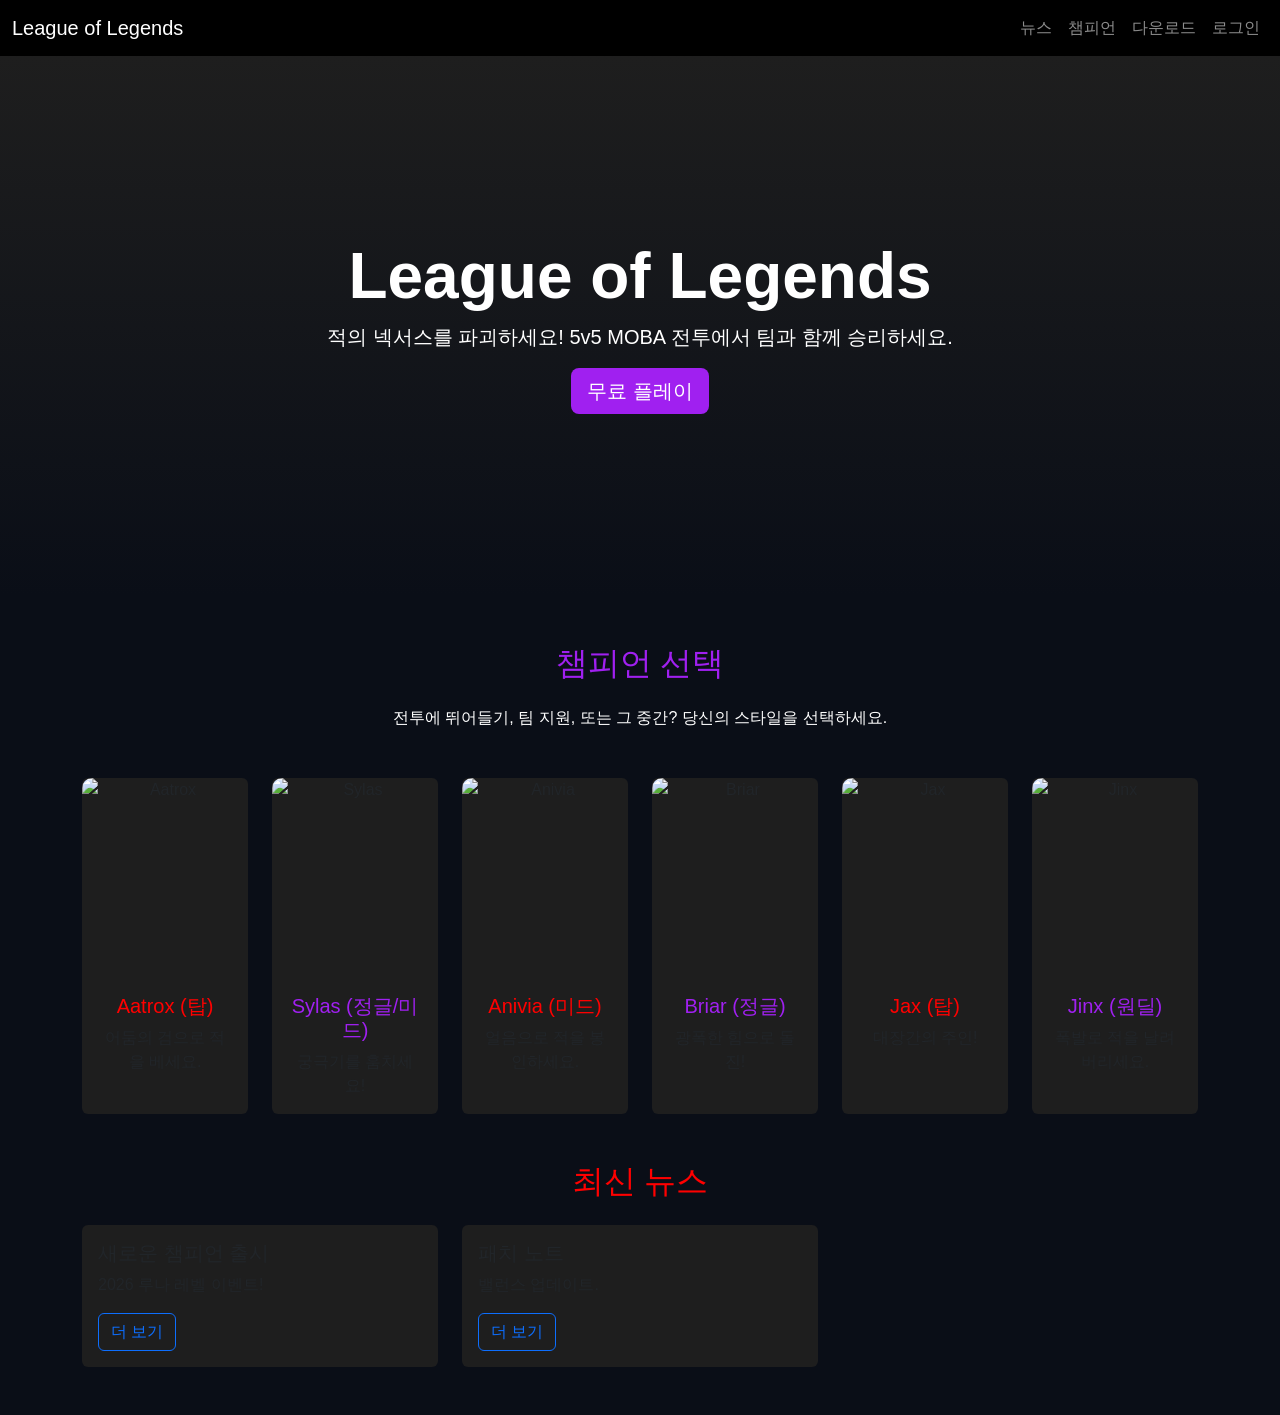
==== src/main/resources/META-INF/resources/index.html @ a9e2596f "2주차 실습 완료" ====
<!DOCTYPE html>
<html lang="ko">
<head>
    <meta charset="UTF-8">
    <meta name="viewport" content="width=device-width, initial-scale=1.0">
    <title>League of Legends - 메인 페이지</title>
    <!-- Bootstrap 5 CDN -->
    <link href="https://cdn.jsdelivr.net/npm/bootstrap@5.3.0/dist/css/bootstrap.min.css" rel="stylesheet">
    <script src="https://cdn.jsdelivr.net/npm/bootstrap@5.3.0/dist/js/bootstrap.bundle.min.js"></script>
    <!-- 커스텀 스타일 (LOL 테마 + 챔피언 호버 효과) -->
    <style>
        body { background-color: #0a0e17; color: #fff; font-family: 'Arial', sans-serif; }
        .navbar { background-color: #000; }
        .hero { background: linear-gradient(to bottom, #1e1e1e, #0a0e17); min-height: 60vh; }
        .accent-purple { color: #a020f0; }
        .accent-red { color: #ff0000; }
        .card { background-color: #1e1e1e; border: none; transition: transform 0.3s, box-shadow 0.3s; }
        .card:hover { transform: scale(1.05); box-shadow: 0 10px 20px rgba(160, 32, 240, 0.5); }
        .card-img-top { height: 200px; object-fit: cover; border-radius: 10px 10px 0 0; }
        .btn-primary { background-color: #a020f0; border: none; }
        .btn-primary:hover { background-color: #800080; }
    </style>
</head>
<body>

    <!-- 헤더 (Navbar) -->
    <nav class="navbar navbar-expand-lg navbar-dark">
        <div class="container-fluid">
            <a class="navbar-brand" href="#">League of Legends</a>
            <button class="navbar-toggler" type="button" data-bs-toggle="collapse" data-bs-target="#navbarNav" aria-controls="navbarNav" aria-expanded="false" aria-label="Toggle navigation">
                <span class="navbar-toggler-icon"></span>
            </button>
            <div class="collapse navbar-collapse" id="navbarNav">
                <ul class="navbar-nav ms-auto">
                    <li class="nav-item"><a class="nav-link" href="#">뉴스</a></li>
                    <li class="nav-item"><a class="nav-link" href="#">챔피언</a></li>
                    <li class="nav-item"><a class="nav-link" href="#">다운로드</a></li>
                    <li class="nav-item"><a class="nav-link" href="#">로그인</a></li>
                </ul>
            </div>
        </div>
    </nav>

    <!-- 히어로 배너 (Hero Banner) -->
    <section class="hero d-flex align-items-center justify-content-center text-center py-5">
        <div class="container">
            <h1 class="display-3 fw-bold">League of Legends</h1>
            <p class="lead">적의 넥서스를 파괴하세요! 5v5 MOBA 전투에서 팀과 함께 승리하세요.</p>
            <a href="#" class="btn btn-primary btn-lg">무료 플레이</a>
        </div>
    </section>

<!-- 챔피언 선택 섹션 (작은 썸네일 PNG로 업데이트!) -->
    <section class="container my-5">
        <h2 class="text-center mb-4 accent-purple">챔피언 선택</h2>
        <p class="text-center mb-5">전투에 뛰어들기, 팀 지원, 또는 그 중간? 당신의 스타일을 선택하세요.</p>
        <div class="row g-4">
            <!-- Aatrox -->
            <div class="col-md-6 col-lg-4 col-xl-2">
                <div class="card text-center h-100">
                    <img src="https://ddragon.leagueoflegends.com/cdn/15.24.1/img/champion/Aatrox.png" class="card-img-top" alt="Aatrox" loading="lazy">
                    <div class="card-body">
                        <h5 class="card-title accent-red">Aatrox (탑)</h5>
                        <p class="card-text">어둠의 검으로 적을 베세요.</p>
                    </div>
                </div>
            </div>
            <!-- Sylas -->
            <div class="col-md-6 col-lg-4 col-xl-2">
                <div class="card text-center h-100">
                    <img src="https://ddragon.leagueoflegends.com/cdn/15.24.1/img/champion/Sylas.png" class="card-img-top" alt="Sylas" loading="lazy">
                    <div class="card-body">
                        <h5 class="card-title accent-purple">Sylas (정글/미드)</h5>
                        <p class="card-text">궁극기를 훔치세요!</p>
                    </div>
                </div>
            </div>
            <!-- Anivia -->
            <div class="col-md-6 col-lg-4 col-xl-2">
                <div class="card text-center h-100">
                    <img src="https://ddragon.leagueoflegends.com/cdn/15.24.1/img/champion/Anivia.png" class="card-img-top" alt="Anivia" loading="lazy">
                    <div class="card-body">
                        <h5 class="card-title accent-red">Anivia (미드)</h5>
                        <p class="card-text">얼음으로 적을 봉인하세요.</p>
                    </div>
                </div>
            </div>
            <!-- Briar -->
            <div class="col-md-6 col-lg-4 col-xl-2">
                <div class="card text-center h-100">
                    <img src="https://ddragon.leagueoflegends.com/cdn/15.24.1/img/champion/Briar.png" class="card-img-top" alt="Briar" loading="lazy">
                    <div class="card-body">
                        <h5 class="card-title accent-purple">Briar (정글)</h5>
                        <p class="card-text">광폭한 힘으로 돌진!</p>
                    </div>
                </div>
            </div>
            <!-- Jax -->
            <div class="col-md-6 col-lg-4 col-xl-2">
                <div class="card text-center h-100">
                    <img src="https://ddragon.leagueoflegends.com/cdn/15.24.1/img/champion/Jax.png" class="card-img-top" alt="Jax" loading="lazy">
                    <div class="card-body">
                        <h5 class="card-title accent-red">Jax (탑)</h5>
                        <p class="card-text">대장간의 주인!</p>
                    </div>
                </div>
            </div>
            <!-- Jinx -->
            <div class="col-md-6 col-lg-4 col-xl-2">
                <div class="card text-center h-100">
                    <img src="https://ddragon.leagueoflegends.com/cdn/15.24.1/img/champion/Jinx.png" class="card-img-top" alt="Jinx" loading="lazy">
                    <div class="card-body">
                        <h5 class="card-title accent-purple">Jinx (원딜)</h5>
                        <p class="card-text">폭발로 적을 날려버리세요.</p>
                    </div>
                </div>
            </div>
        </div>
    </section>

    <!-- 뉴스 섹션 (기존 유지) -->
    <section class="container my-5">
        <h2 class="text-center mb-4 accent-red">최신 뉴스</h2>
        <div class="row g-4">
            <div class="col-md-6 col-lg-4">
                <div class="card">
                    <div class="card-body">
                        <h5 class="card-title">새로운 챔피언 출시</h5>
                        <p class="card-text">2026 루나 레벨 이벤트!</p>
                        <a href="#" class="btn btn-outline-primary">더 보기</a>
                    </div>
                </div>
            </div>
            <div class="col-md-6 col-lg-4">
                <div class="card">
                    <div class="card-body">
                        <h5 class="card-title">패치 노트</h5>
                        <p class="card-text">밸런스 업데이트.</p>
                        <a href="#" class="btn btn-outline-primary">더 보기</a>
                    </div>
                </div>
            </div>
        </div>
    </section>
    
</body>
</html>
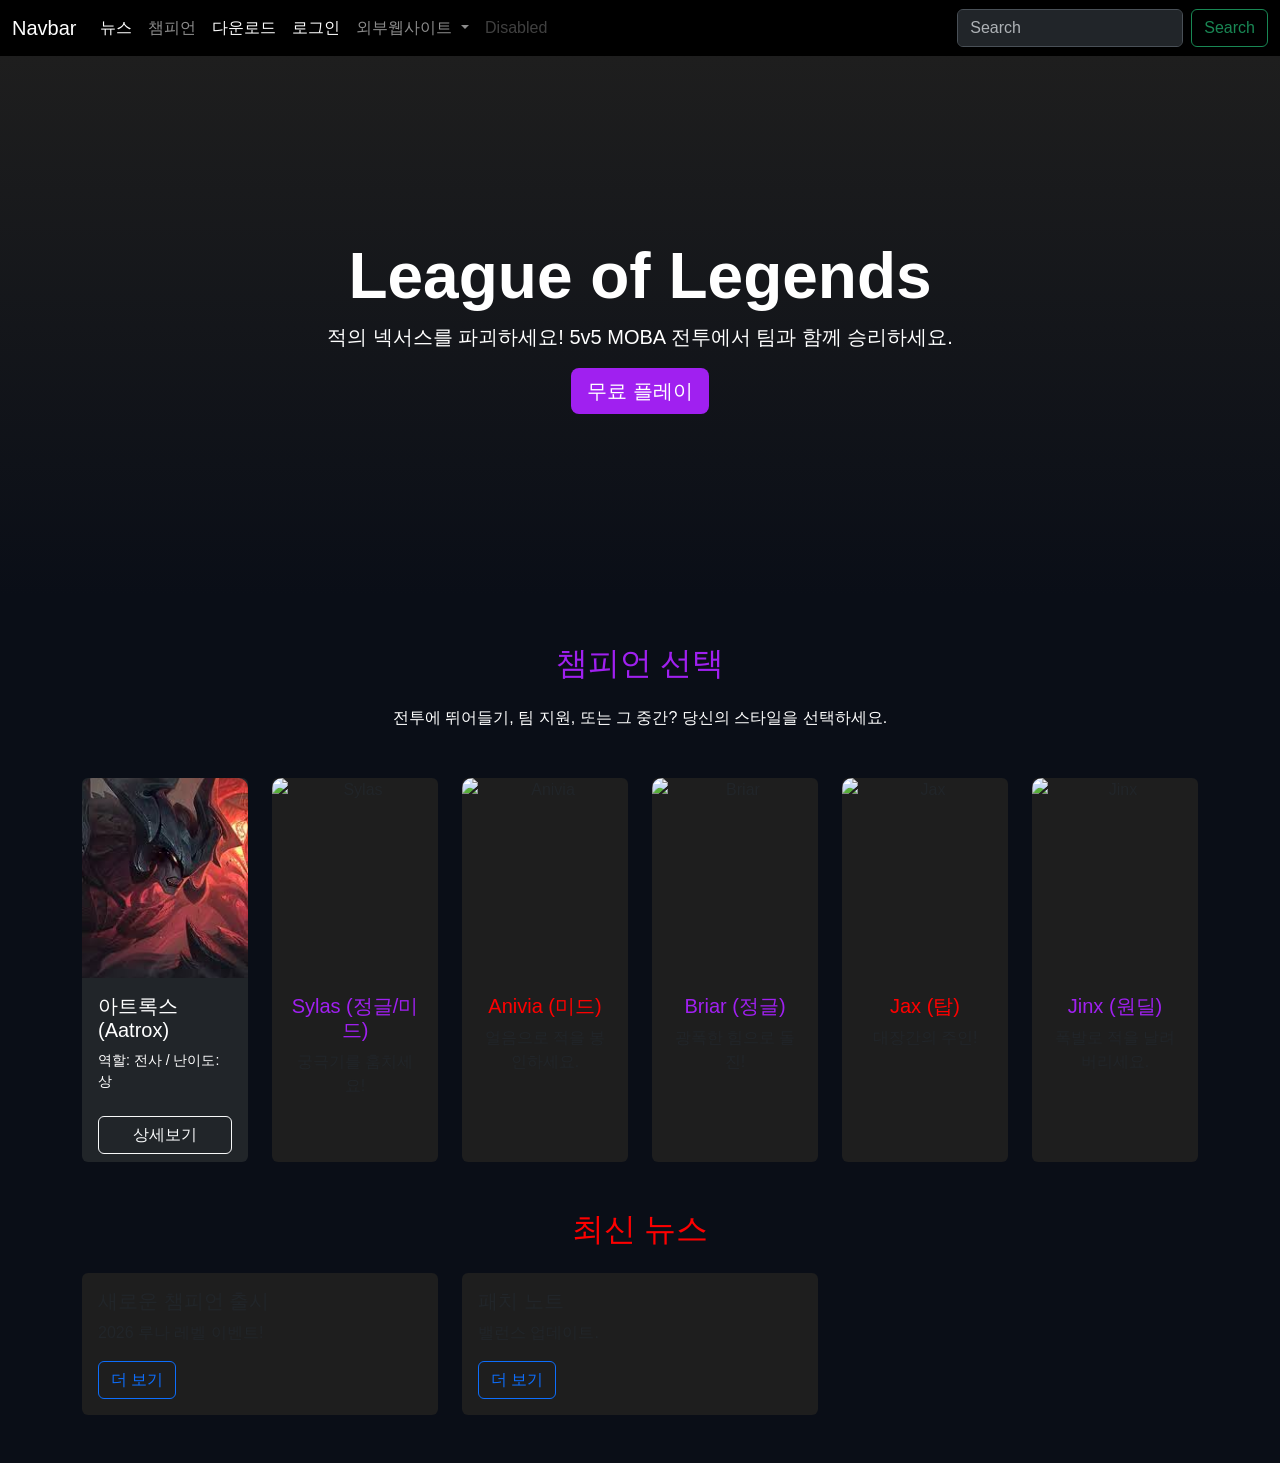
==== commit 07ed88c0: "readme_0325" ====
--- a/src/main/resources/META-INF/resources/index.html
+++ b/src/main/resources/META-INF/resources/index.html
@@ -24,9 +24,9 @@
 <body>
 
     <!-- 헤더 (Navbar) -->
-    <nav class="navbar navbar-expand-lg navbar-dark">
+    <!-- <nav class="navbar navbar-expand-lg navbar-dark">
         <div class="container-fluid">
-            <a class="navbar-brand" href="#">League of Legends</a>
+            <a class="navbar-brand" href="http://localhost:8080/index.html">League of Legends</a>
             <button class="navbar-toggler" type="button" data-bs-toggle="collapse" data-bs-target="#navbarNav" aria-controls="navbarNav" aria-expanded="false" aria-label="Toggle navigation">
                 <span class="navbar-toggler-icon"></span>
             </button>
@@ -36,10 +36,60 @@
                     <li class="nav-item"><a class="nav-link" href="#">챔피언</a></li>
                     <li class="nav-item"><a class="nav-link" href="#">다운로드</a></li>
                     <li class="nav-item"><a class="nav-link" href="#">로그인</a></li>
+                    <li class="nav-item"><a class="nav-link" href="https://lol.ps/" target="_blank">외부웹사이트</a></li>
                 </ul>
             </div>
         </div>
-    </nav>
+    </nav> -->
+
+<nav class="navbar navbar-expand-lg" data-bs-theme="dark">
+<div class="container-fluid">
+  <a class="navbar-brand" href="#">Navbar</a>
+  <button class="navbar-toggler" type="button" data-bs-toggle="collapse" data-bs-target="#navbarSupportedContent" aria-controls="navbarSupportedContent" aria-expanded="false" aria-label="Toggle navigation">
+    <span class="navbar-toggler-icon"></span>
+  </button>
+  <div class="collapse navbar-collapse" id="navbarSupportedContent">
+    <ul class="navbar-nav me-auto mb-2 mb-lg-0">
+      <li class="nav-item">
+        <a class="nav-link active" aria-current="page" href="#">뉴스</a>
+      </li>
+      
+      <li class="nav-item">
+        <a class="nav-link" href="#">챔피언</a>
+      </li>
+
+<li class="nav-item">
+        <a class="nav-link active" aria-current="page" href="#">다운로드</a>
+      </li><li class="nav-item">
+        <a class="nav-link active" aria-current="page" href="#">로그인</a>
+      </li>
+
+      <li class="nav-item dropdown">
+        <a class="nav-link dropdown-toggle" href="#" role="button" data-bs-toggle="dropdown" aria-expanded="false">
+          외부웹사이트
+        </a>
+        <ul class="dropdown-menu">
+          <li><a class="dropdown-item" href="https://lol.ps/">롤전적</a></li>
+          <li><a class="dropdown-item" href="#">불법사이트</a></li>
+          <li><hr class="dropdown-divider"></li>
+          <li><a class="dropdown-item" href="#">외부웹</a></li>
+        </ul>
+      </li>
+      <li class="nav-item">
+        <a class="nav-link disabled" aria-disabled="true">Disabled</a>
+      </li>
+    </ul>
+    <form class="d-flex" role="search">
+      <input class="form-control me-2" type="search" placeholder="Search" aria-label="Search" />
+      <button class="btn btn-outline-success" type="submit">Search</button>
+    </form>
+  </div>
+</div>
+</nav>
+
+
+
+
 
     <!-- 히어로 배너 (Hero Banner) -->
     <section class="hero d-flex align-items-center justify-content-center text-center py-5">
@@ -55,16 +105,66 @@
         <h2 class="text-center mb-4 accent-purple">챔피언 선택</h2>
         <p class="text-center mb-5">전투에 뛰어들기, 팀 지원, 또는 그 중간? 당신의 스타일을 선택하세요.</p>
         <div class="row g-4">
+           
             <!-- Aatrox -->
-            <div class="col-md-6 col-lg-4 col-xl-2">
-                <div class="card text-center h-100">
-                    <img src="https://ddragon.leagueoflegends.com/cdn/15.24.1/img/champion/Aatrox.png" class="card-img-top" alt="Aatrox" loading="lazy">
+            <!-- <div class="col-md-6 col-lg-4 col-xl-2">
+                <div class="card text-center h-100">
+                    <img src="image/1.jpeg" class="card-img-top" alt="Aatrox" loading="lazy">
                     <div class="card-body">
                         <h5 class="card-title accent-red">Aatrox (탑)</h5>
                         <p class="card-text">어둠의 검으로 적을 베세요.</p>
                     </div>
                 </div>
-            </div>
+            </div> -->
+
+<div class="col">
+<div class="card bg-dark text-white border-secondary h-100">
+<img src="image/1.jpeg" class="card-img-top" alt="아트록스">
+<div class="card-body">
+<h5 class="card-title">아트록스 (Aatrox)</h5>
+<p class="card-text small">역할: 전사 / 난이도: 상</p>
+</div>
+<div class="card-footer bg-transparent border-0">
+<button class="btn btn-outline-light w-100"
+data-bs-toggle="modal"
+data-bs-target="#modalAatrox"
+data-champ="Aatrox">
+상세보기
+</button>
+</div>
+</div>
+</div>
+
+
+<!--모달(iframe으로Aatrox.html 불러오기) -->
+<div class="modal fade" id="modalAatrox" tabindex="-1" aria-labelledby="modalAatroxLabel" aria-hidden="true">
+<div class="modal-dialog modal-xl modal-dialog-centered modal-dialog-scrollable">
+<div class="modal-content bg-dark text-white border-secondary">
+<!--헤더-->
+<div class="modal-header border-secondary">
+<h5 class="modal-title" id="modalAatroxLabel">아트록스(Aatrox) 상세정보</h5>
+<button type="button" class="btn-close btn-close-white" data-bs-dismiss="modal" aria-label="Close"></button>
+</div>
+<!--바디: iframe으로내용채움-->
+<div class="modal-body p-0" style="height: 65vh; background: #0a0e17;">
+<iframe
+src="modals/Aatrox.html"
+frameborder="0"
+style="width: 100%; height: 100%; border: none;"
+allowfullscreen>
+</iframe>
+</div>
+<!--푸터-->
+<div class="modal-footer border-secondary">
+<button type="button" class="btn btn-outline-light" data-bs-dismiss="modal">닫기</button>
+</div>
+</div>
+</div>
+</div>
+
+
+
+
             <!-- Sylas -->
             <div class="col-md-6 col-lg-4 col-xl-2">
                 <div class="card text-center h-100">
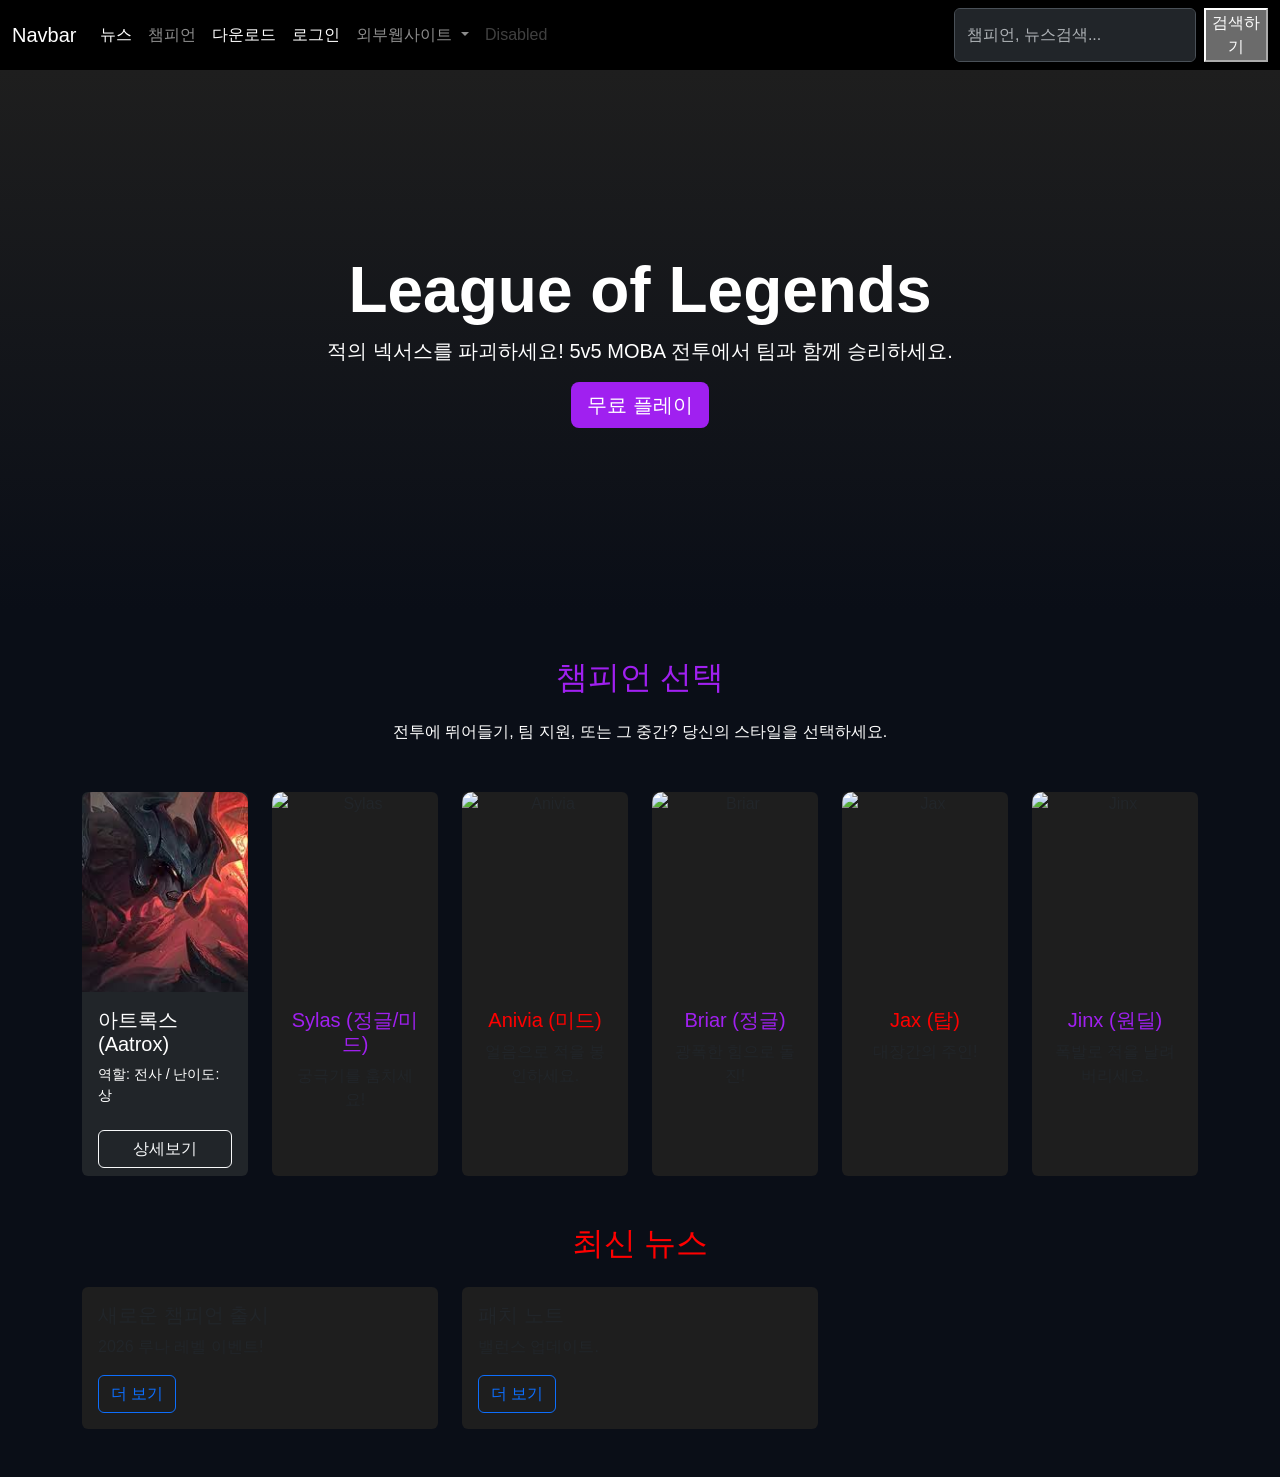
==== commit 97c64712: "0408" ====
--- a/src/main/resources/META-INF/resources/index.html
+++ b/src/main/resources/META-INF/resources/index.html
@@ -6,7 +6,21 @@
     <title>League of Legends - 메인 페이지</title>
     <!-- Bootstrap 5 CDN -->
     <link href="https://cdn.jsdelivr.net/npm/bootstrap@5.3.0/dist/css/bootstrap.min.css" rel="stylesheet">
-    <script src="https://cdn.jsdelivr.net/npm/bootstrap@5.3.0/dist/js/bootstrap.bundle.min.js"></script>
+    <!-- <script src="https://cdn.jsdelivr.net/npm/bootstrap@5.3.0/dist/js/bootstrap.bundle.min.js"></script> -->
+    <script src="js/bootstrap.bundle.min.js"></script>
+    <script src="js/test.js"></script>
+    
+    <!-- <script src="js/search.js"></script> -->
+
+
+<script>
+    window.onload = function() {
+        alert("메인 페이지 로딩 완료");
+    }
+</script>
+    
+
+
     <!-- 커스텀 스타일 (LOL 테마 + 챔피언 호버 효과) -->
     <style>
         body { background-color: #0a0e17; color: #fff; font-family: 'Arial', sans-serif; }
@@ -49,6 +63,12 @@
     <span class="navbar-toggler-icon"></span>
   </button>
   <div class="collapse navbar-collapse" id="navbarSupportedContent">
+
+
+    
+
+
+    
     <ul class="navbar-nav me-auto mb-2 mb-lg-0">
       <li class="nav-item">
         <a class="nav-link active" aria-current="page" href="#">뉴스</a>
@@ -59,7 +79,7 @@
       </li>
 
 <li class="nav-item">
-        <a class="nav-link active" aria-current="page" href="#">다운로드</a>
+        <a class="nav-link active" aria-current="page" href="main_page_sub/download.html">다운로드</a>
       </li><li class="nav-item">
         <a class="nav-link active" aria-current="page" href="#">로그인</a>
       </li>
@@ -79,10 +99,23 @@
         <a class="nav-link disabled" aria-disabled="true">Disabled</a>
       </li>
     </ul>
-    <form class="d-flex" role="search">
-      <input class="form-control me-2" type="search" placeholder="Search" aria-label="Search" />
+
+
+
+    <!-- <form class="d-flex" id="searchForm">
+      <input class="form-control me-2" type="search" placeholder="Search" aria-label="Search" id= "searchForm" />
       <button class="btn btn-outline-success" type="submit">Search</button>
-    </form>
+    </form> -->
+
+
+
+    <form class="d-flex" id="searchForm">
+<input class="form-control me-2" type="search" placeholder="챔피언, 뉴스검색..."aria-label="Search" id="searchInput">
+<button class="btnbtn-outline-success" type="submit">검색하기</button>
+</form>
+
+
+
   </div>
 </div>
 </nav>
@@ -96,7 +129,7 @@
         <div class="container">
             <h1 class="display-3 fw-bold">League of Legends</h1>
             <p class="lead">적의 넥서스를 파괴하세요! 5v5 MOBA 전투에서 팀과 함께 승리하세요.</p>
-            <a href="#" class="btn btn-primary btn-lg">무료 플레이</a>
+            <a href="#" class="btn btn-primary btn-lg" onclick="alert('즐거운플레이되세요')">무료 플레이</a>
         </div>
     </section>
 
@@ -140,19 +173,19 @@
 <div class="modal fade" id="modalAatrox" tabindex="-1" aria-labelledby="modalAatroxLabel" aria-hidden="true">
 <div class="modal-dialog modal-xl modal-dialog-centered modal-dialog-scrollable">
 <div class="modal-content bg-dark text-white border-secondary">
-<!--헤더-->
+    <!--헤더-->
 <div class="modal-header border-secondary">
 <h5 class="modal-title" id="modalAatroxLabel">아트록스(Aatrox) 상세정보</h5>
 <button type="button" class="btn-close btn-close-white" data-bs-dismiss="modal" aria-label="Close"></button>
 </div>
-<!--바디: iframe으로내용채움-->
+    <!--바디: iframe으로내용채움-->
 <div class="modal-body p-0" style="height: 65vh; background: #0a0e17;">
-<iframe
-src="modals/Aatrox.html"
-frameborder="0"
-style="width: 100%; height: 100%; border: none;"
-allowfullscreen>
-</iframe>
+    <iframe
+    src="modals/Aatrox.html"
+    frameborder="0"
+    style="width: 100%; height: 100%; border: none;"
+    allowfullscreen>
+    </iframe>
 </div>
 <!--푸터-->
 <div class="modal-footer border-secondary">
@@ -242,6 +275,10 @@
             </div>
         </div>
     </section>
+
+    <script src="js/search.js"></script>
     
 </body>
-</html>+</html>
+
+
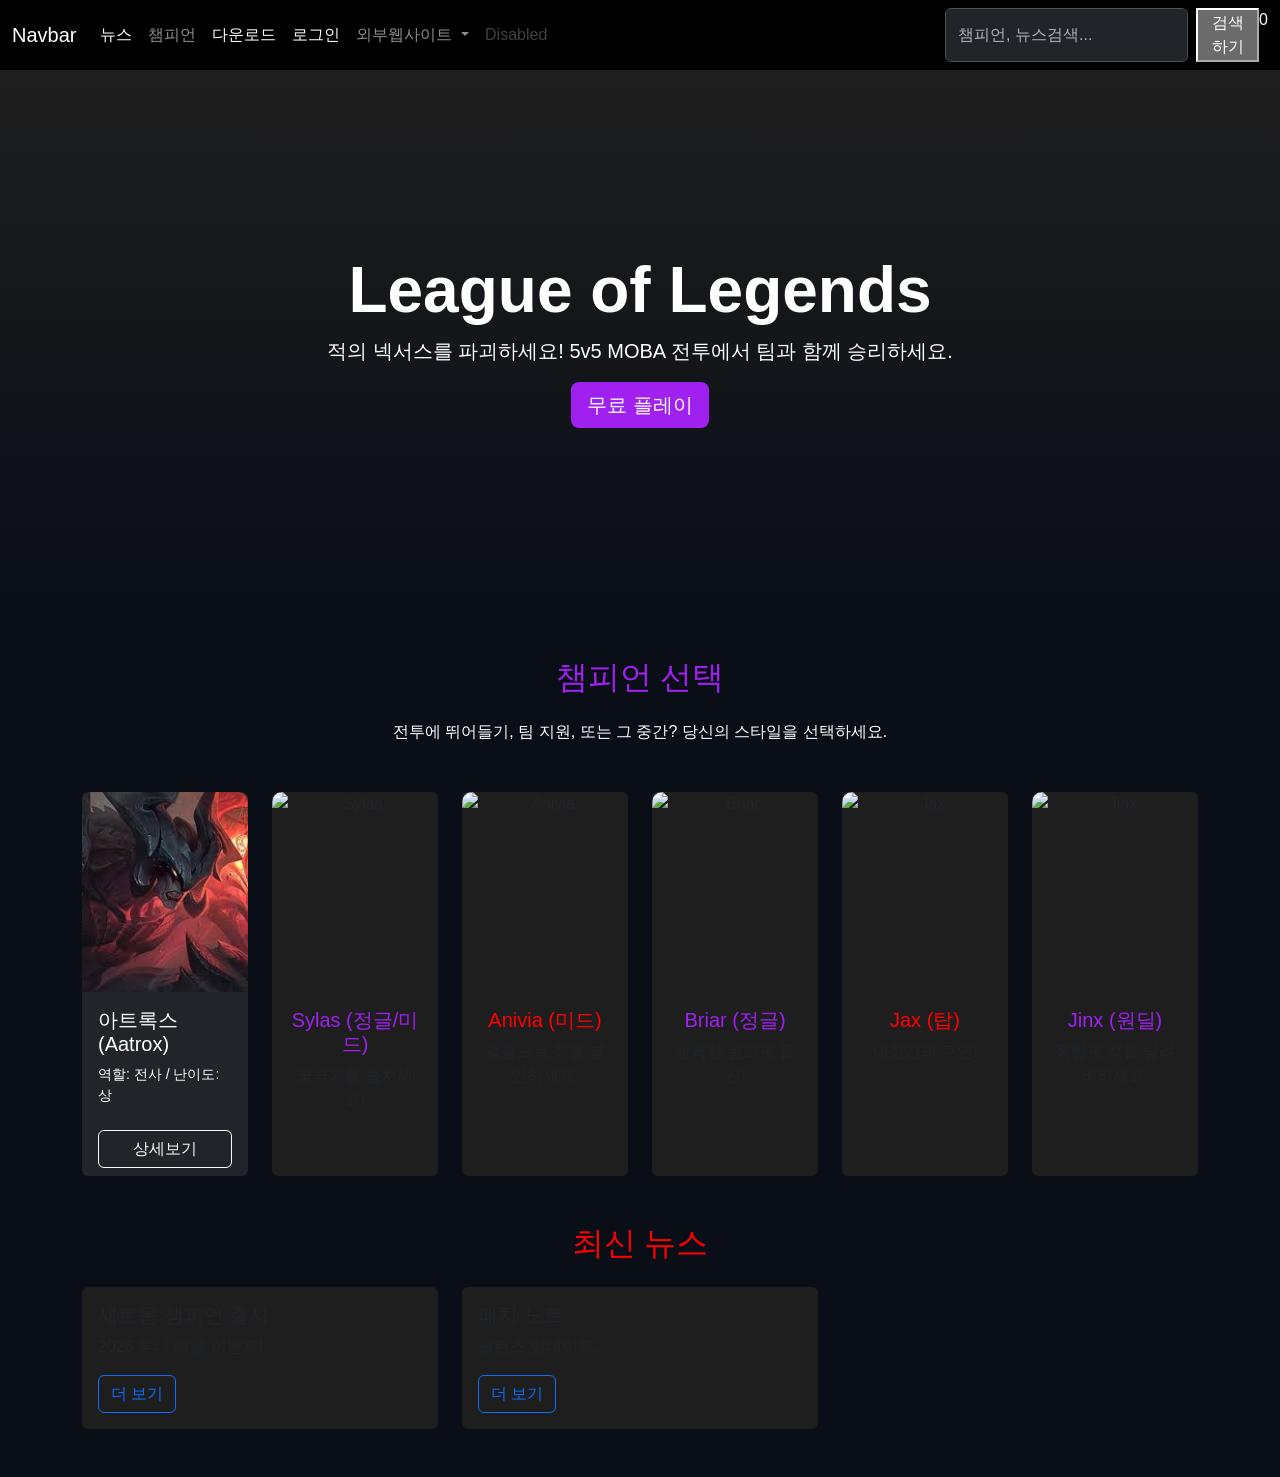
==== commit 2dc56617: "0415" ====
--- a/src/main/resources/META-INF/resources/index.html
+++ b/src/main/resources/META-INF/resources/index.html
@@ -13,16 +13,12 @@
     <!-- <script src="js/search.js"></script> -->
 
 
-<script>
-    window.onload = function() {
-        alert("메인 페이지 로딩 완료");
-    }
-</script>
-    
-
 
     <!-- 커스텀 스타일 (LOL 테마 + 챔피언 호버 효과) -->
-    <style>
+     <link rel="stylesheet" href="css/main.css">
+
+
+    <!-- <style>    # main.css 파일에 디자인 파일이 들어있기에 이건 더이상 필요없어진듯?...
         body { background-color: #0a0e17; color: #fff; font-family: 'Arial', sans-serif; }
         .navbar { background-color: #000; }
         .hero { background: linear-gradient(to bottom, #1e1e1e, #0a0e17); min-height: 60vh; }
@@ -33,7 +29,16 @@
         .card-img-top { height: 200px; object-fit: cover; border-radius: 10px 10px 0 0; }
         .btn-primary { background-color: #a020f0; border: none; }
         .btn-primary:hover { background-color: #800080; }
-    </style>
+    </style> -->
+
+
+    <script>
+    window.onload = function() {
+        alert("메인 페이지 로딩 완료");
+    }
+    </script>
+
+
 </head>
 <body>
 
@@ -111,7 +116,7 @@
 
     <form class="d-flex" id="searchForm">
 <input class="form-control me-2" type="search" placeholder="챔피언, 뉴스검색..."aria-label="Search" id="searchInput">
-<button class="btnbtn-outline-success" type="submit">검색하기</button>
+<button class="btnbtn-outline-success" type="submit">검색하기</button>0
 </form>
 
 
@@ -276,6 +281,54 @@
         </div>
     </section>
 
+
+
+
+<!--===== 검색결과섹션(기본숨김) ===== -->
+<section id="searchResults">
+<!--키워드헤더-->
+<div class="search-keyword-header">
+<h1 id="searchKeywordDisplay"></h1>
+</div>
+<!--본문: 사이드바+ 콘텐츠-->
+<div class="search-body">
+<div class="container-fluid px-0">
+<div class="row g-0">
+<!--왼쪽카테고리사이드바-->
+<div class="col-md-3 col-lg-2 search-sidebar bg-white py-4">
+<div class="px-3 mb-3" style="font-size:0.8rem; color:#999; text-transform:uppercase; letter-spacing:0.1em;">카테고리</div>
+<div class="search-category-item active" onclick="switchCategory('champion', this)">
+챔피언<span class="count" id="champCount">(0)</span>
+</div>
+
+
+
+
+<div class="search-category-item" onclick="switchCategory('news', this)">
+뉴스<span class="count" id="newsCount">(0)</span>
+</div>
+</div>
+<!--오른쪽콘텐츠-->
+<div class="col-md-9 col-lg-10 search-content-area">
+<!--챔피언결과-->
+<div id="resultChampion">
+<h5 class="mb-4" style="color:#333;">챔피언</h5>
+<div id="championResultList"></div>
+</div>
+<!--뉴스결과-->
+<div id="resultNews" style="display:none;">
+<h5 class="mb-4" style="color:#333;">뉴스</h5>
+<div id="newsResultList"></div>
+</div>
+</div>
+</div>
+</div>
+</div>
+</section>
+
+
+
+
     <script src="js/search.js"></script>
     
 </body>
--- a/src/main/resources/META-INF/resources/css/main.css
+++ b/src/main/resources/META-INF/resources/css/main.css
@@ -0,0 +1,76 @@
+/* ── 기본 레이아웃 ──────────────────────────────────────────── */
+body { background-color: #0a0e17; color: #fff; font-family: 'Arial', sans-serif; }
+.navbar { background-color: #000; }
+.hero { background: linear-gradient(to bottom, #1e1e1e, #0a0e17); min-height: 60vh; }
+
+/* ── 강조 색상 ──────────────────────────────────────────────── */
+.accent-purple { color: #a020f0; }
+.accent-red { color: #ff0000; }
+
+/* ── 카드 ────────────────────────────────────────────────────── */
+.card { background-color: #1e1e1e; border: none; transition: transform 0.3s, box-shadow 0.3s; }
+.card:hover { transform: scale(1.05); box-shadow: 0 10px 20px rgba(160, 32, 240, 0.5); }
+.card-img-top { height: 200px; object-fit: cover; border-radius: 10px 10px 0 0; }
+
+/* ── 버튼 ────────────────────────────────────────────────────── */
+.btn-primary { background-color: #a020f0; border: none; }
+.btn-primary:hover { background-color: #800080; }
+
+/* ── 검색 결과 페이지 ────────────────────────────────────────── */
+#searchResults { display: none; }
+
+.search-keyword-header {
+    background: #0a0a0a;
+    background-image: radial-gradient(ellipse at center, #1a1a1a 0%, #000 70%);
+    min-height: 180px;
+    display: flex;
+    align-items: center;
+    justify-content: center;
+    border-bottom: 2px solid #c8a96e;
+}
+.search-keyword-header h1 {
+    font-size: 2.8rem;
+    font-weight: 700;
+    color: #fff;
+    letter-spacing: 0.05em;
+}
+
+.search-body { background-color: #f0ede8; min-height: 500px; }
+.search-sidebar { border-right: 1px solid #ddd; }
+
+.search-category-item {
+    padding: 14px 20px;
+    cursor: pointer;
+    color: #333;
+    font-size: 0.95rem;
+    border-left: 3px solid transparent;
+    transition: all 0.2s;
+}
+.search-category-item:hover { background: #e0dcd5; }
+.search-category-item.active {
+    border-left: 3px solid #c8253a;
+    font-weight: 700;
+    color: #c8253a;
+    background: #e8e4df;
+}
+.search-category-item .count { color: #999; font-size: 0.85rem; margin-left: 6px; }
+
+.search-content-area { padding: 30px; }
+
+.search-result-card {
+    background: #fff;
+    border: none;
+    border-radius: 6px;
+    margin-bottom: 16px;
+    transition: box-shadow 0.2s;
+}
+.search-result-card:hover { box-shadow: 0 4px 15px rgba(0,0,0,0.15); }
+.search-result-card img { width: 110px; height: 80px; object-fit: cover; border-radius: 6px 0 0 6px; }
+
+.no-result { text-align: center; padding: 80px 20px; color: #666; }
+.no-result h4 { color: #333; }
+
+
+
+
+
